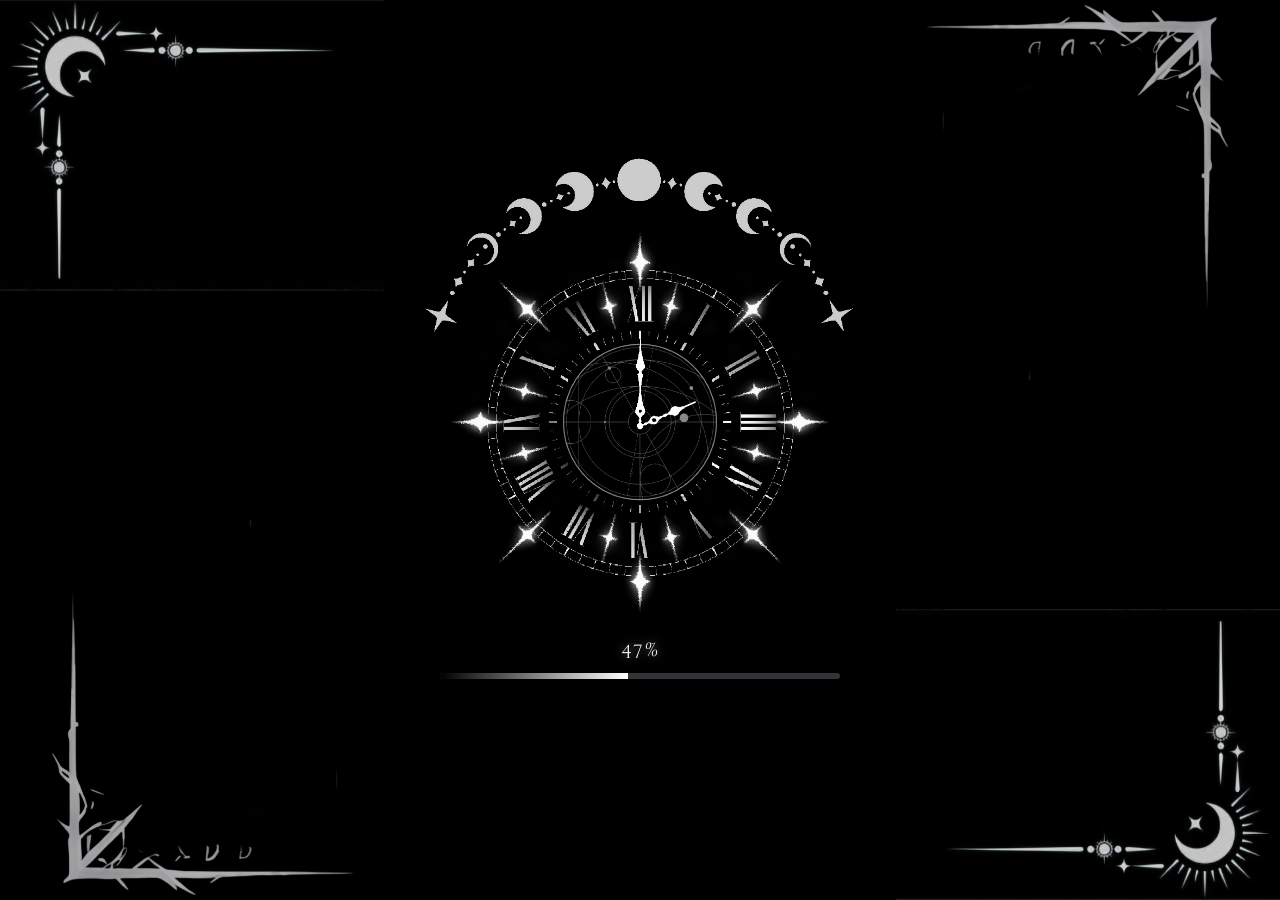
==== Reading Storage Web_ORV theme/main.html @ 3f6b114b "Add files via upload" ====
<!DOCTYPE html>
<html lang="vi">
<head>
    <meta charset="UTF-8">
    <meta name="viewport" content="width=device-width, initial-scale=1.0, maximum-scale=1.0, user-scalable=no, viewport-fit=cover">
    <meta name="apple-mobile-web-app-capable" content="yes">
    <meta name="apple-mobile-web-app-status-bar-style" content="black-translucent">
    <title>ORV Reading Storage Library</title>
    <link rel="preconnect" href="https://fonts.googleapis.com">
    <link rel="preconnect" href="https://fonts.gstatic.com" crossorigin>
    <link href="https://fonts.googleapis.com/css2?family=Cinzel+Decorative:wght@700&family=Cormorant+Garamond:wght@600&family=MedievalSharp&display=swap" rel="stylesheet">
    <link rel="stylesheet" href="start_splashscreen.css">
</head>

<body>
    <div id="splash-screen">
        <img class="decor-corner br" src="database\bg-decor.jpg">
        <img class="decor-corner tr" src="database\bg-decor (2).jpg">
        <img class="decor-corner tl" src="database\bg-decor.jpg">
        <img class="decor-corner bl" src="database\bg-decor (2).jpg">
        <div class="clock-box">
            <img src="database\clock-face.png">
            <div id="clock-face">
                <img src="database\min-hand.png">
                <img src="database\hour-hand.png">
            </div>
            <div class="decor-clock">
                <img src="database\moon-decor.png">
            </div>
            <div id="progress-percent-text"></div>
            <div class="progress-bar-bg">
                <div id="progress-bar-fill"></div>
            </div>
        </div>

    </div>

    <div main="main-content">
        <h1>HI</h1>
    </div>

    <script>
        const splashScreen = document.getElementById('splash-screen');
        const percentText = document.getElementById('progress-percent-text');
        const progressFill = document.getElementById('progress-bar-fill');
        
        let currentProgress = 0;

        const timer = setInterval(() => {
            currentProgress++;
            percentText.innerText = currentProgress + '%';
            progressFill.style.width = currentProgress + '%';
            if (currentProgress >= 100) {
                clearInterval(timer);
                hide_splash_screen();
            }
        }, 35)

        function hide_splash_screen() {
            splashScreen.style.opacity = '0'
            setTimeout(() => {
                splashScreen.style.display = 'none';
            }, 500)
        }

    </script>
</body>
</html>
---- Reading Storage Web_ORV theme/start_splashscreen.css ----
#splash-screen {
  position: fixed;
  top: 0;
  left: 0;
  width: 100vw;
  height: 100vh;
  background-color: black;
  z-index: 9999;

  display: flex;
  justify-content: center;
  align-items: center;
  overflow: hidden;
  transition: opacity 0.4s ease;
}

.decor-corner {
    position: absolute;
    filter: invert(100%);
    max-width: 30vw;
    height: auto;
}
.br {
    bottom: 0;
    right: 0;
}
.tr {
    top: 0;
    right: 0;
    opacity: 0.7;
    rotate: 90deg;
}
.bl {
    bottom: 0;
    left: 0;
    opacity: 0.7;
    rotate: -90deg;
}
.tl {
    top: 0;
    left: 0;
    rotate: 180deg;
}

.clock-box {
  position: relative;
  width: 400px;
  max-width: 80vw;
  height: auto;
  display: flex;
  flex-direction: column;
  align-items: center;
}

@property --mask-size {
  syntax: '<percentage>';
  inherits: false;
  initial-value: 0%;
}

.decor-clock {
  position: absolute;
  top: -15vh;
  left: 50%;
  transform: translateX(-50%);
  width: 120%;
  max-width: 450px;
  
  filter: invert(100%);
  opacity: 0.8;

  -webkit-mask-image: radial-gradient(circle at 50% 18%, #000 var(--mask-size), transparent var(--mask-size));
  mask-image: radial-gradient(circle at 50% 18%, #000 var(--mask-size), transparent var(--mask-size));
  animation: revealMoonArc 8s linear forwards;
}

@keyframes revealMoonArc {
  from {
    --mask-size: 0%;
  }
  to {
    --mask-size: 200%;
  }
}

.clock-box img {
  width: 100%; 
  height: auto;
  display: block;
}

#clock-face {
  position: absolute;
  top: 0;
  left: 0;
  width: 100%;
  height: 100%;
  pointer-events: none;
}

#clock-face img {
  position: absolute;
  top: 45%;
  left: 50%;
  transform: translate(-50%, -50%);
  max-width: 100%;
  height: auto;
}

#clock-face img:nth-child(1) {
  animation: spin 2s linear infinite;
}

#clock-face img:nth-child(2) {
  animation: spin 6s linear infinite;
}

@keyframes spin {
  from { transform: translate(-50%, -50%) rotate(0deg); }
  to { transform: translate(-50%, -50%) rotate(360deg); }
}

#progress-percent-text {
  font-family: 'Cinzel Decorative', 'Cormorant Garamond';
  font-size: 1.2rem;
  color: white;
  letter-spacing: 2px;
  margin-top: 15px;
  text-shadow: 0 0 10px rgba(255, 255, 255, 0.5);
}

.progress-bar-bg {
  width: 100%;
  height: 6px;
  background-color: #313336;
  border-radius: 10px;
  margin-top: 10px;
  overflow: hidden;
}

#progress-bar-fill {
  width: 0%;
  height: 100%;
  background: linear-gradient(90deg, black, white);
}
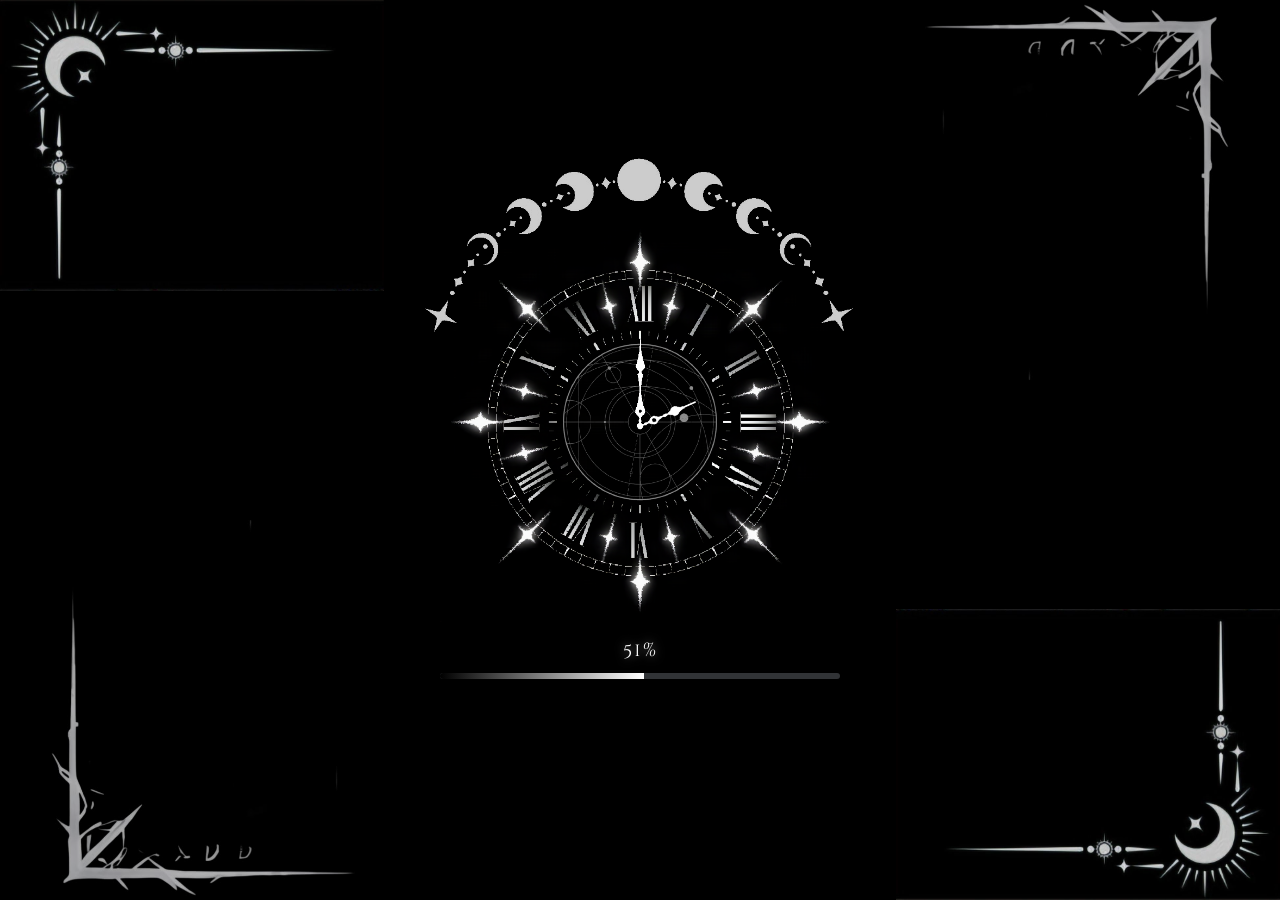
==== commit 0692e30e: "Update main.html" ====
--- a/Reading Storage Web_ORV theme/main.html
+++ b/Reading Storage Web_ORV theme/main.html
@@ -14,18 +14,18 @@
 
 <body>
     <div id="splash-screen">
-        <img class="decor-corner br" src="database\bg-decor.jpg">
-        <img class="decor-corner tr" src="database\bg-decor (2).jpg">
-        <img class="decor-corner tl" src="database\bg-decor.jpg">
-        <img class="decor-corner bl" src="database\bg-decor (2).jpg">
+        <img class="decor-corner br" src="database/bg-decor.jpg">
+        <img class="decor-corner tr" src="database/bg-decor (2).jpg">
+        <img class="decor-corner tl" src="database/bg-decor.jpg">
+        <img class="decor-corner bl" src="database/bg-decor (2).jpg">
         <div class="clock-box">
-            <img src="database\clock-face.png">
+            <img src="database/clock-face.png">
             <div id="clock-face">
-                <img src="database\min-hand.png">
-                <img src="database\hour-hand.png">
+                <img src="database/min-hand.png">
+                <img src="database/hour-hand.png">
             </div>
             <div class="decor-clock">
-                <img src="database\moon-decor.png">
+                <img src="database/moon-decor.png">
             </div>
             <div id="progress-percent-text"></div>
             <div class="progress-bar-bg">
@@ -65,4 +65,4 @@
 
     </script>
 </body>
-</html>+</html>
